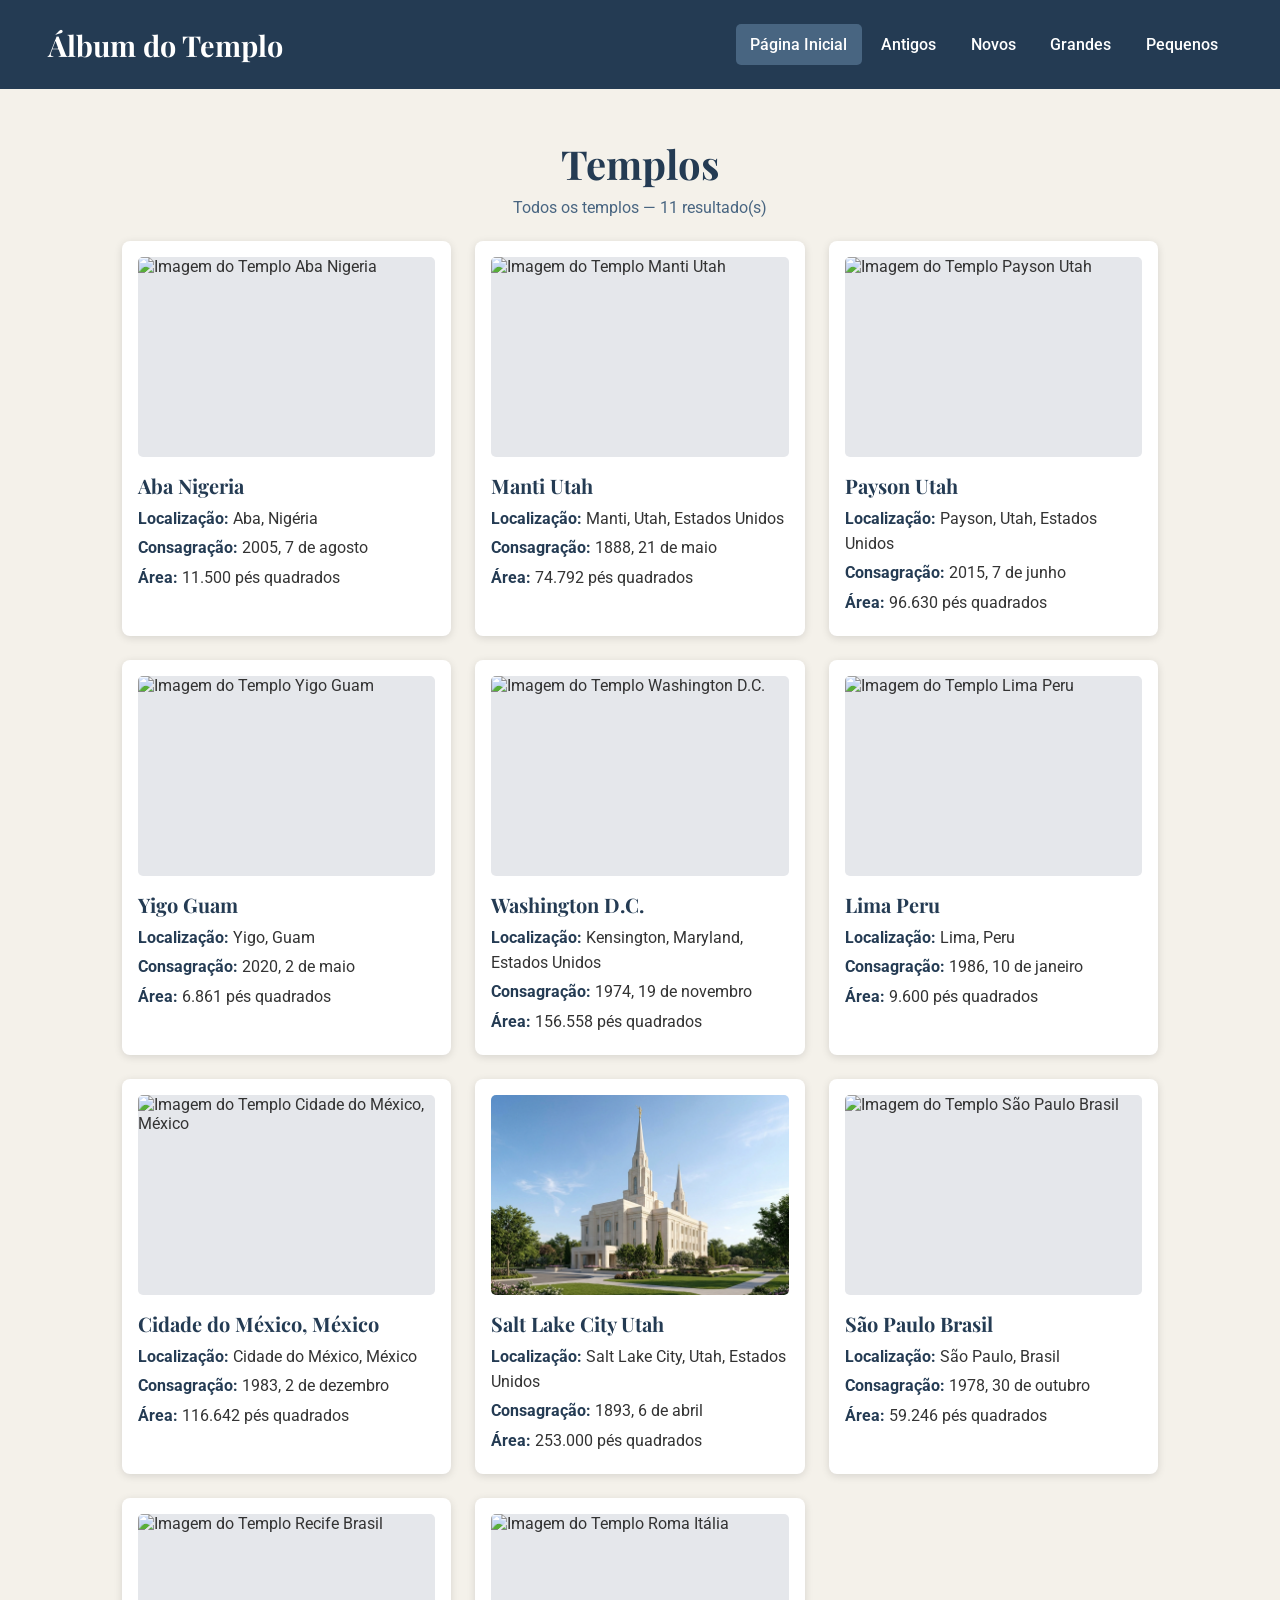
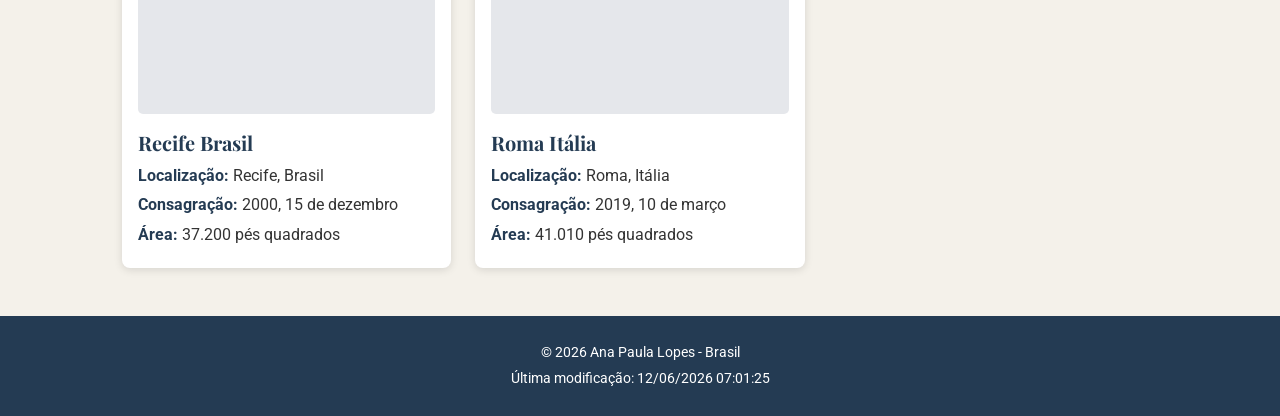
==== templos-filtrados.html @ 2582fddd "atualizar" ====
<!DOCTYPE html>
<html lang="pt-BR">
<head>
  <meta charset="UTF-8">
  <meta name="viewport" content="width=device-width, initial-scale=1.0">
  <meta name="description" content="Álbum de templos com filtros por período e tamanho.">
  <meta name="author" content="Ana Paula Lopes">
  <title>Álbum de Templos | Templos Filtrados</title>
  <link rel="icon" href="data:,">
  <link rel="preconnect" href="https://fonts.googleapis.com">
  <link rel="preconnect" href="https://fonts.gstatic.com" crossorigin>
  <link href="https://fonts.googleapis.com/css2?family=Roboto:wght@400;500;700&family=Playfair+Display:wght@600;700&display=swap" rel="stylesheet">
  <link rel="stylesheet" href="estilos/templos-filtrados.css">
  <link rel="stylesheet" href="estilos/templos-filtrados-grandes.css">
  <script src="scripts/templos-filtrados.js" defer></script>
</head>
<body>
  <header>
    <h2>Álbum do Templo</h2>
    <button id="menu-button" type="button" aria-label="Abrir menu" aria-expanded="false">☰</button>
    <nav aria-label="Navegação principal">
      <a href="#" data-filter="todos" aria-current="page">Página Inicial</a>
      <a href="#" data-filter="antigos">Antigos</a>
      <a href="#" data-filter="novos">Novos</a>
      <a href="#" data-filter="grandes">Grandes</a>
      <a href="#" data-filter="pequenos">Pequenos</a>
    </nav>
  </header>
  <main>
    <h1>Templos</h1>
    <p id="filter-description" class="filter-description" aria-live="polite">Todos os templos</p>
    <div class="gallery" id="temple-gallery"></div>
  </main>
  <footer>
    <p>© <span id="currentyear"></span> Ana Paula Lopes - Brasil</p>
    <p>Última modificação: <span id="lastModified"></span></p>
  </footer>
</body>
</html>
---- estilos/templos-filtrados.css ----
/* Estilos gerais - Mobile First */
* { margin: 0; padding: 0; box-sizing: border-box; }
body { font-family: 'Roboto', sans-serif; background-color: #f4f1ea; color: #333; }
header { background-color: #243b53; color: white; padding: 1.5rem; text-align: center; }
header h2 { font-family: 'Playfair Display', serif; font-size: 1.8rem; margin-bottom: 1rem; }
#menu-button { background: none; border: none; color: white; font-size: 2rem; cursor: pointer; padding: .5rem; }
nav { display: none; flex-direction: column; gap: .5rem; margin-top: 1rem; }
nav.show { display: flex; }
nav a { color: white; text-decoration: none; font-weight: 500; padding: .7rem 1rem; border-radius: 5px; }
nav a:hover, nav a[aria-current="page"] { background-color: #486581; }
main { max-width: 1100px; margin: 0 auto; padding: 2rem 1rem; min-height: 65vh; }
h1 { font-family: 'Playfair Display', serif; color: #243b53; text-align: center; margin-bottom: .5rem; font-size: 2rem; }
.filter-description { text-align: center; margin: 0 0 1.5rem; color: #486581; }
.gallery { display: grid; grid-template-columns: 1fr; gap: 1.5rem; }
.temple-card { background: white; padding: 1rem; border-radius: 8px; box-shadow: 0 2px 8px rgba(0,0,0,.12); }
.temple-card img { display: block; width: 100%; height: 220px; object-fit: cover; border-radius: 5px; background: #e5e7eb; }
.temple-card h2 { font-family: 'Playfair Display', serif; font-size: 1.25rem; color: #243b53; margin: .9rem 0 .5rem; }
.temple-card p { line-height: 1.55; margin: .3rem 0; }
.temple-card strong { color: #243b53; }
.empty-message { grid-column: 1 / -1; text-align: center; padding: 2rem; }
footer { background-color: #243b53; color: white; text-align: center; padding: 1.5rem; font-size: .9rem; line-height: 1.8; }
---- estilos/templos-filtrados-grandes.css ----
/* Estilos para telas maiores */
@media screen and (min-width: 700px) {
  header { display: flex; justify-content: space-between; align-items: center; padding: 1.5rem 3rem; }
  header h2 { margin-bottom: 0; }
  #menu-button { display: none; }
  nav { display: flex; flex-direction: row; align-items: center; gap: .35rem; margin-top: 0; }
  nav a { padding: .7rem .9rem; }
  .gallery { grid-template-columns: repeat(3, minmax(0, 1fr)); gap: 1.5rem; }
  main { padding: 3rem 2rem; }
  h1 { font-size: 2.5rem; }
  .temple-card img { height: 200px; }
}
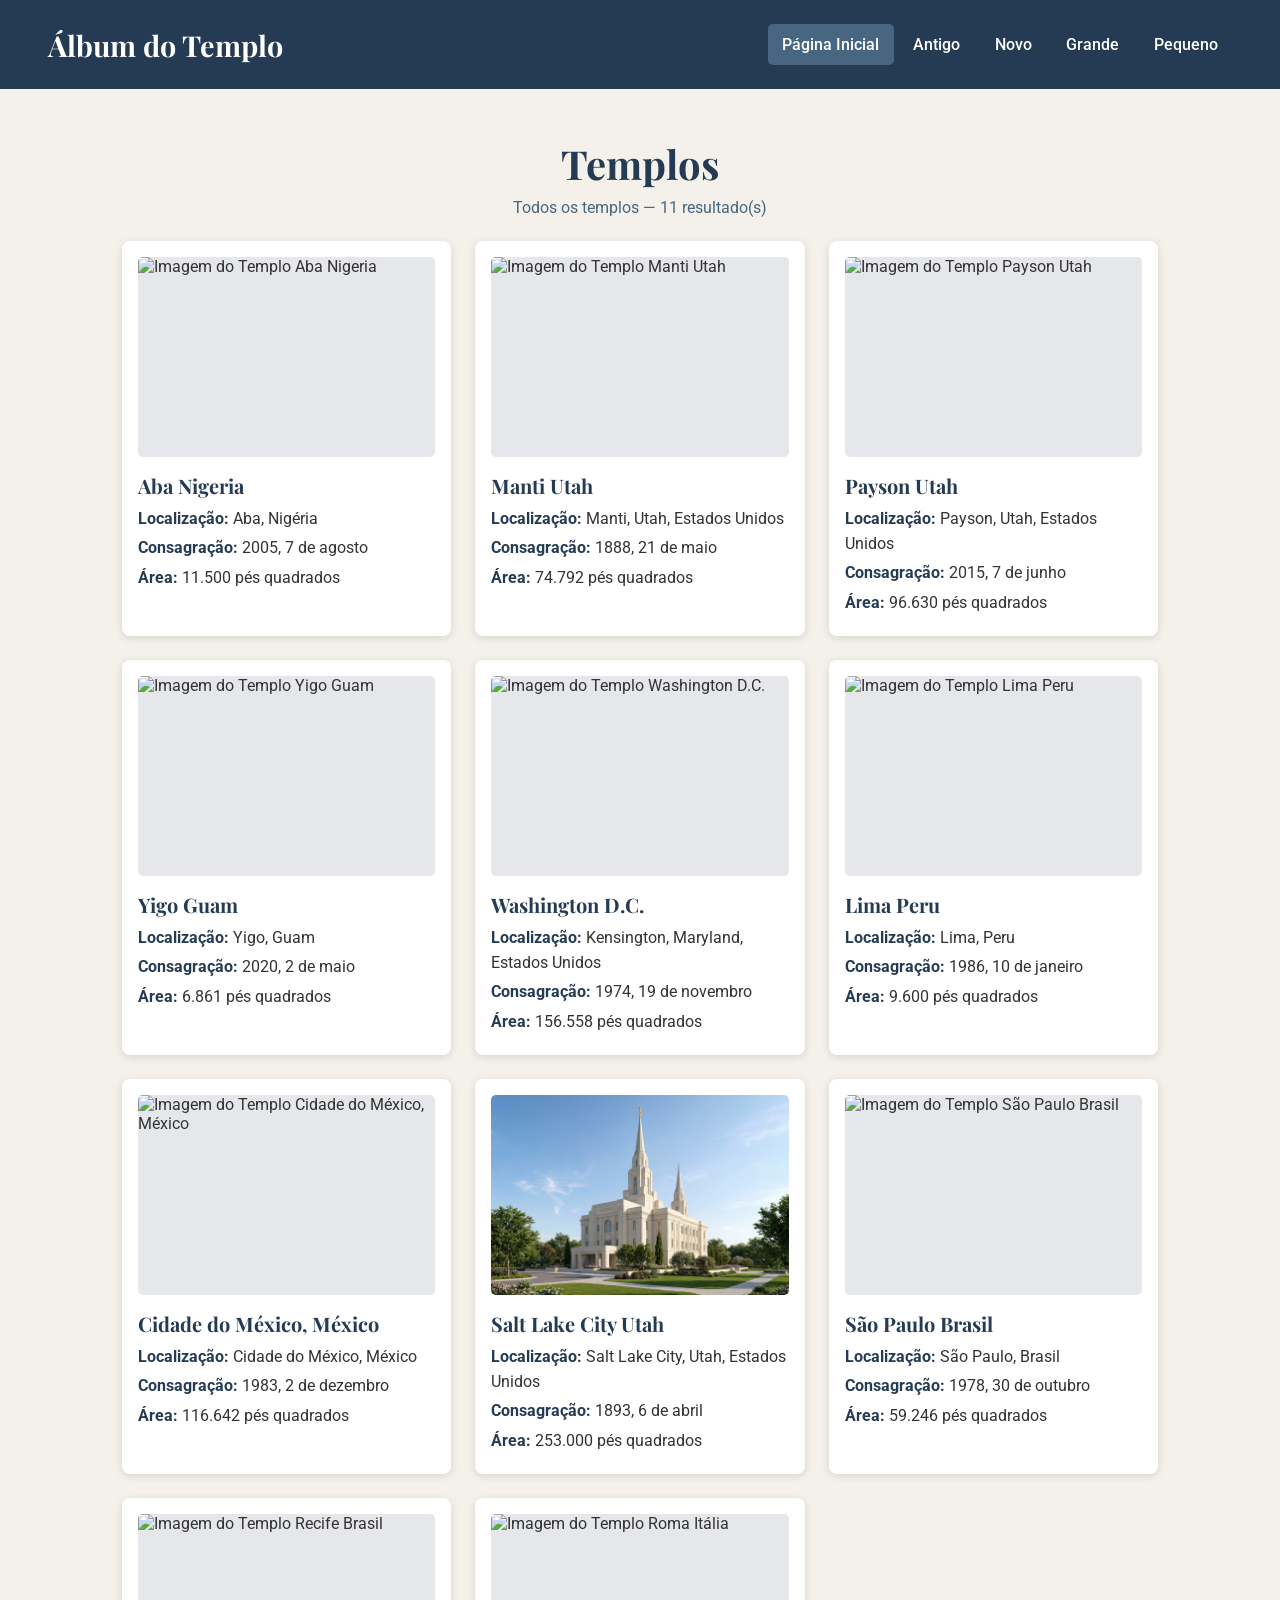
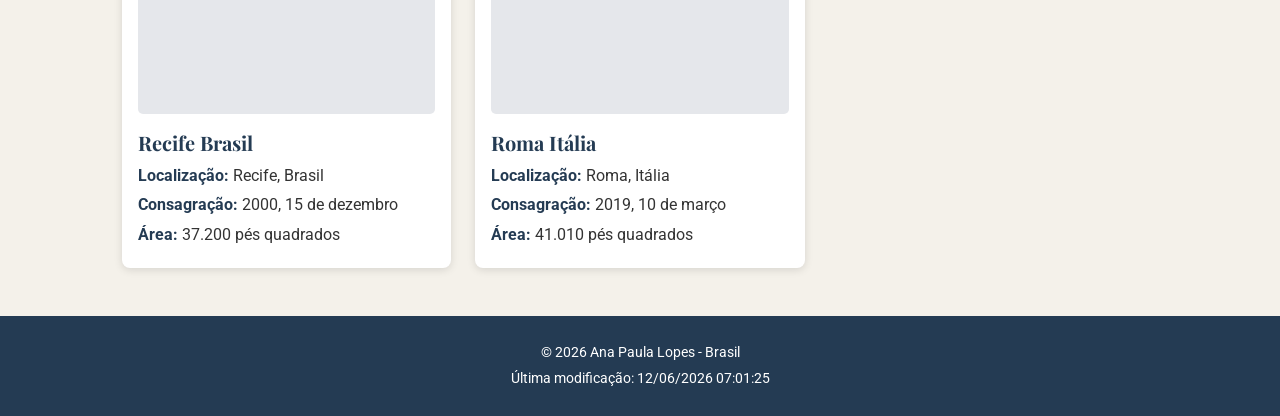
==== commit cbf830d1: "atualizar" ====
--- a/templos-filtrados.html
+++ b/templos-filtrados.html
@@ -20,10 +20,10 @@
     <button id="menu-button" type="button" aria-label="Abrir menu" aria-expanded="false">☰</button>
     <nav aria-label="Navegação principal">
       <a href="#" data-filter="todos" aria-current="page">Página Inicial</a>
-      <a href="#" data-filter="antigos">Antigos</a>
-      <a href="#" data-filter="novos">Novos</a>
-      <a href="#" data-filter="grandes">Grandes</a>
-      <a href="#" data-filter="pequenos">Pequenos</a>
+      <a href="#" data-filter="antigos">Antigo</a>
+      <a href="#" data-filter="novos">Novo</a>
+      <a href="#" data-filter="grandes">Grande</a>
+      <a href="#" data-filter="pequenos">Pequeno</a>
     </nav>
   </header>
   <main>
